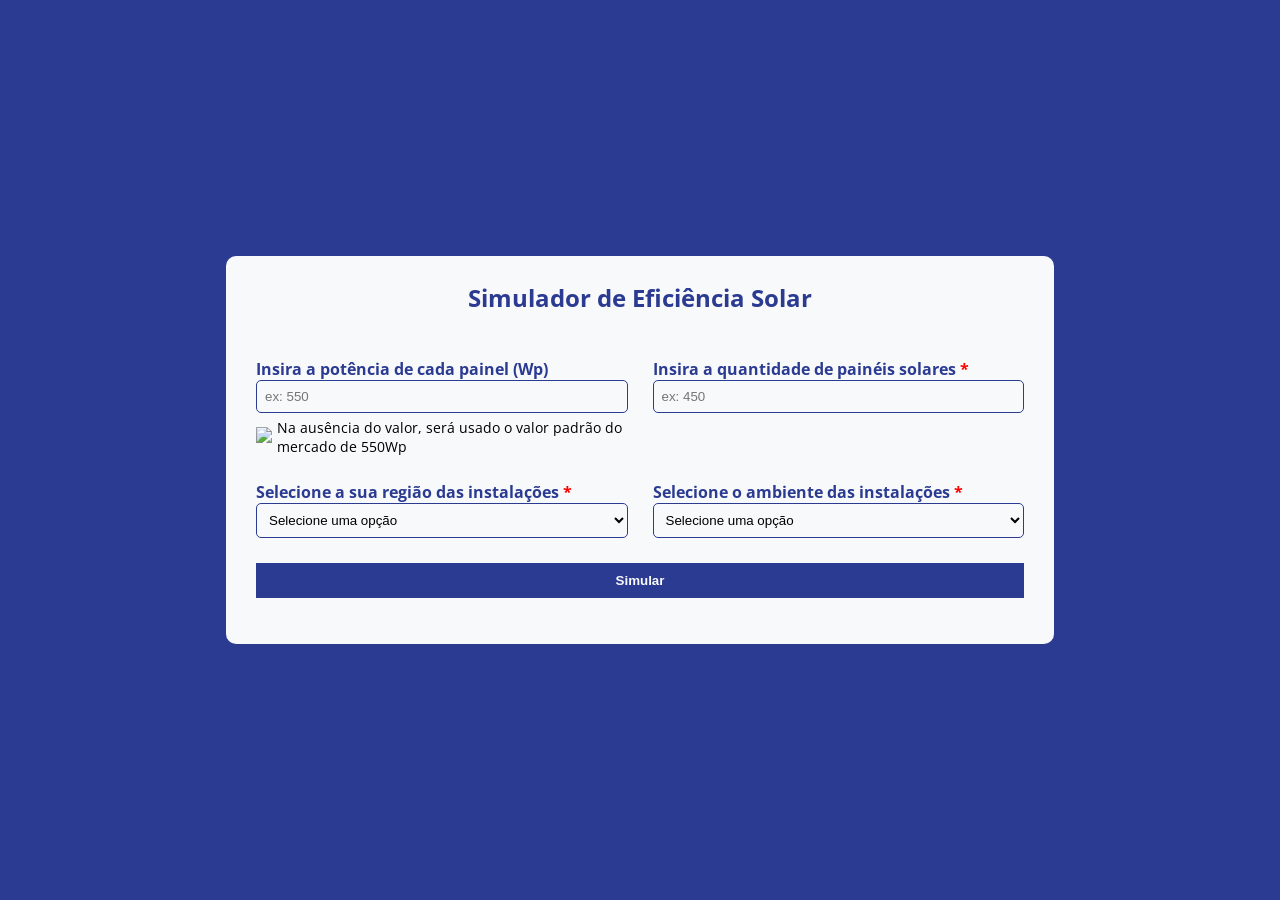
==== frontend/simulador.html @ 4e567f4c "Alterando nome para pasta das páginas HTML" ====
<!doctype html>
<html lang="pt-BR">
  <head>
    <meta charset="UTF-8" />
    <meta name="viewport" content="width=device-width, initial-scale=1.0" />
    <title>Simulador Financeiro</title>
    <link rel="stylesheet" href="simulador.css" />
    <script src="simulador.js" defer></script>
  </head>

  <body>
    <main>
      <div class="card">
        <h2>Simulador de Eficiência <span>Solar</span></h2>
        <div class="content">
          <div class="field">
            <label>Insira a potência de cada painel (Wp)</label>
            <input
              type="number"
              id="ipt_potencia_painel"
              placeholder="ex: 550"
            />
            <span id="info">
              <a href=""><img src="assets/info.svg" /></a>
              Na ausência do valor, será usado o valor padrão do mercado de
              550Wp
            </span>
          </div>
          <div class="field">
            <label>Insira a quantidade de painéis solares <span>*</span></label>
            <input type="number" id="ipt_qtd_painel" placeholder="ex: 450" />
          </div>
          <div class="field">
            <label>Selecione a sua região das instalações <span>*</span></label>
            <select id="slt_regiao">
              <option value="" selected disabled>Selecione uma opção</option>
              <option value="norte">Norte</option>
              <option value="nordeste">Nordeste</option>
              <option value="centroOeste">Centro oeste</option>
              <option value="sudeste">Sudeste</option>
              <option value="sul">Sul</option>
            </select>
          </div>
          <div class="field">
            <label>Selecione o ambiente das instalações <span>*</span></label>
            <select id="slt_ambiente">
              <option value="" selected disabled>Selecione uma opção</option>
              <option value="rural">Área Rural - Isolada</option>
              <option value="rodovia">Próximo de Rodovias ou Indústrias</option>
              <option value="urbanoBaixa">
                Zona Urbana de Baixa Densidade
              </option>
              <option value="urbanoAlta">
                Zona Urbana de Alta Densidade / Industrial
              </option>
            </select>
          </div>
        </div>

        <button onclick="simular()">Simular</button>

        <div id="divResult">
          <p id="pMessage"></p>
        </div>
      </div>
    </main>
  </body>
</html>
---- frontend/simulador.css ----
@import url('https://fonts.googleapis.com/css2?family=League+Spartan:wght@100..900&family=Open+Sans:ital,wght@0,300..800;1,300..800&display=swap');

:root {
  --branco: #F8F9FA;
  --preto: #000000;
  --azul-primaria: #2B3B92;
  --amarelo-secundaria: #FFD700;
  --preto-suporte: #1C1C1C;
  /* --cinza-suporte: #363636; */
}

body {
  padding: 0;
  margin: 0;
  font-family: "Open Sans", sans-serif;
  background-color: var(--azul-primaria);
}

main {
  display: flex;
  height: 100vh;
  justify-content: center;
  align-items: center;
}

h2 {
  text-align: center;
  gap: 10px;
  color: var(--azul-primaria);
}

.card {
  display: flex;
  flex-direction: column;
  background-color: var(--branco);
  padding: 5px 30px;
  width: 60%;
  border-radius: 10px;
  /* box-shadow: 10px 10px 10px #808080; */
  gap: 25px;
}

.card .content {
  display: grid;
  grid-template-columns: 1fr 1fr;
  gap: 25px;
}

#info {
  display: flex;
  align-items: center;
  gap: 5px;
  margin-top: 5px;
  font-size: 14px;
}

#info img {
  width: 20px;
}

label {
  font-weight: bold;
  color: var(--azul-primaria);
}

label span {
  color: #ff0000;
}

input, select {
  padding: 8px;
  box-sizing: border-box;
  width: 100%;
  border-radius: 5px;
  border: solid 1px var(--azul-primaria);
  background-color: var(--branco);
}

button {
  background-color: var(--azul-primaria);
  color: var(--branco);
  padding: 10px;
  cursor: pointer;
  border: none;
  font-weight: bold;
}

.resultSimulation {
  display: flex;
  flex-direction: column;
  gap: 20px;
  border-radius: 5px;
}

.resultSimulation span {
  font-weight: bold;
} 

.resultSimulation .geracao {
  color: var(--azul-primaria);
}

.resultSimulation .perda {
  color: #ff0000;
}


#pMessage {
  color: #ff0000;
  text-align: center;
}

.resultHeader {
  display: flex;
  justify-content: center;
  gap: 10px;
}

.resultCard {
  display: flex;
  width: 100%;
  flex-direction: column;
  background-color: var(--azul-primaria);
  align-items: center;
  padding: 10px 5px;
  border-radius: 5px;
  color: var(--branco);
  font-weight: bold;
  font-size: 16px;
}
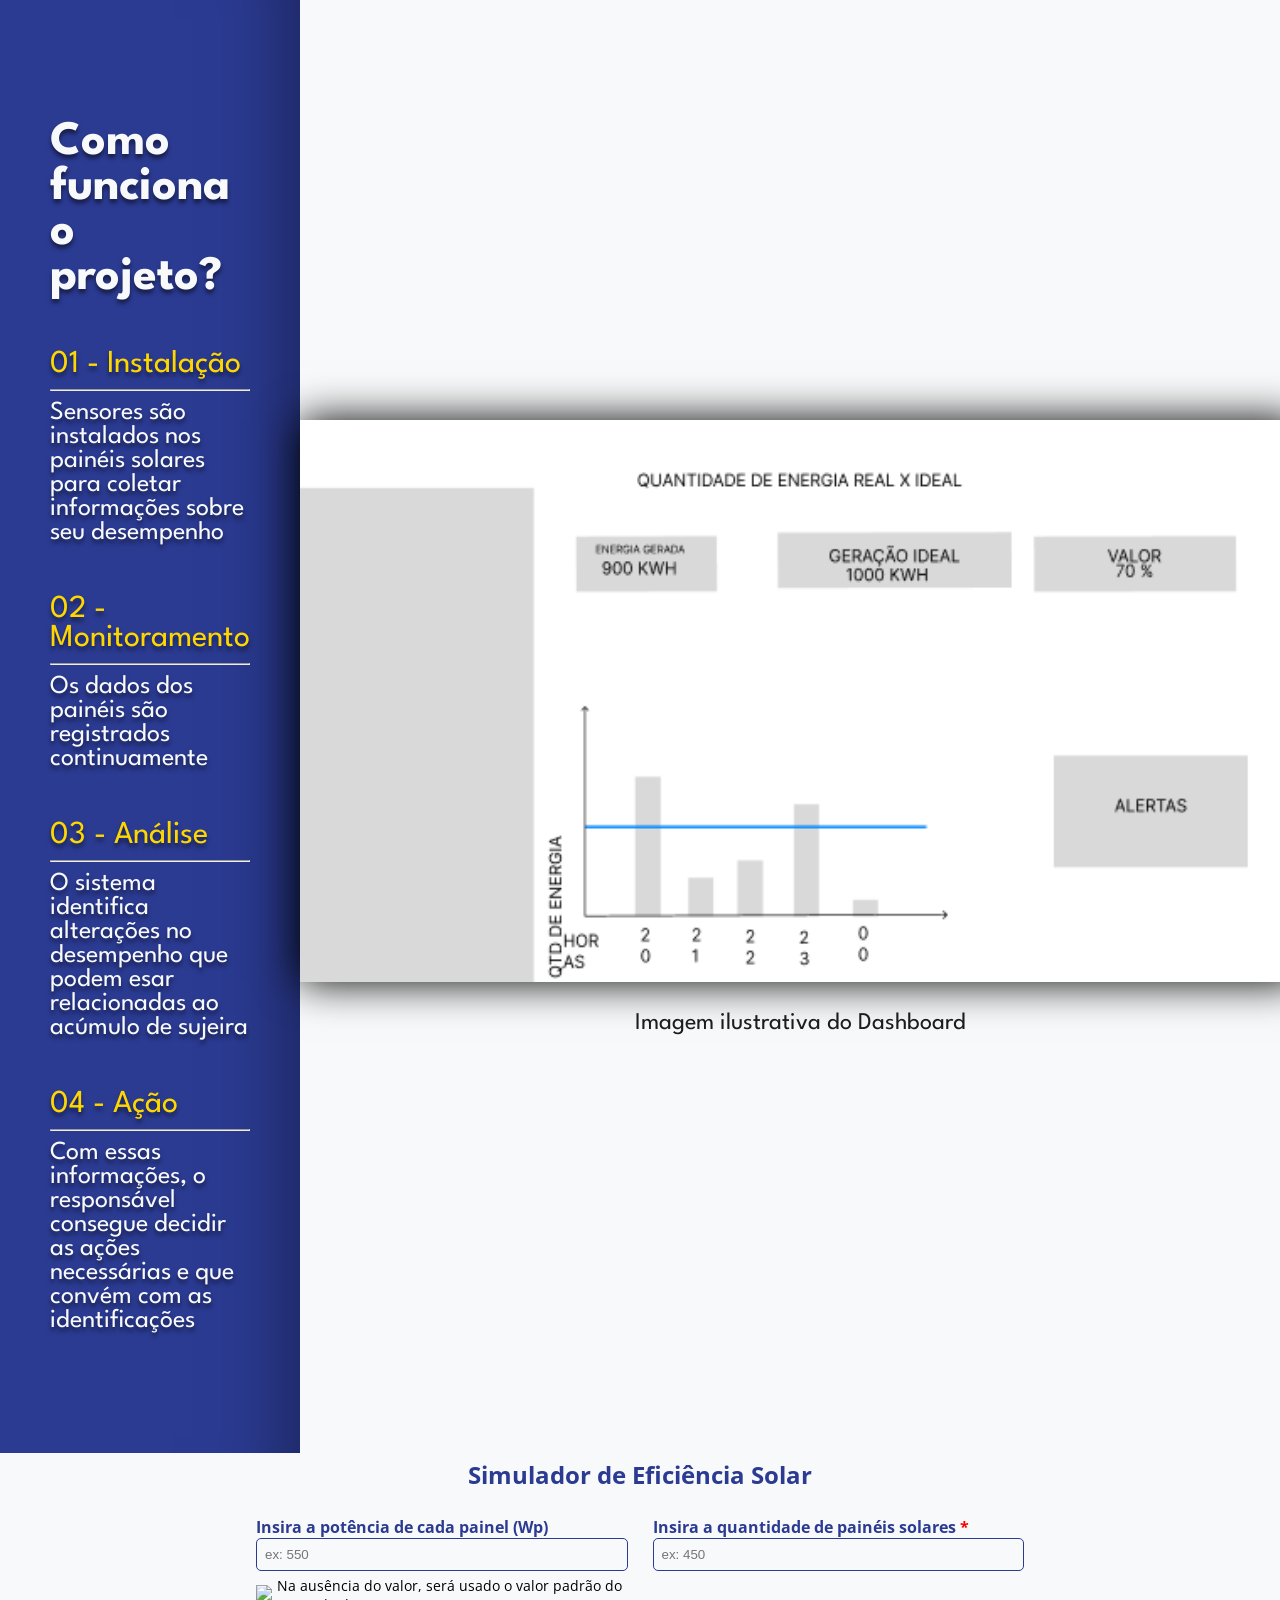
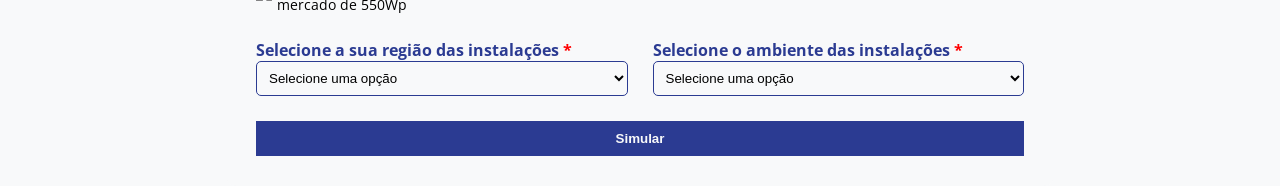
==== commit f21b1e51: "Criando seção de 'como funciona o projeto' no site institucional" ====
--- a/frontend/simulador.html
+++ b/frontend/simulador.html
@@ -1,68 +1,103 @@
 <!doctype html>
 <html lang="pt-BR">
-  <head>
-    <meta charset="UTF-8" />
-    <meta name="viewport" content="width=device-width, initial-scale=1.0" />
-    <title>Simulador Financeiro</title>
-    <link rel="stylesheet" href="simulador.css" />
-    <script src="simulador.js" defer></script>
-  </head>
 
-  <body>
-    <main>
-      <div class="card">
-        <h2>Simulador de Eficiência <span>Solar</span></h2>
-        <div class="content">
-          <div class="field">
-            <label>Insira a potência de cada painel (Wp)</label>
-            <input
-              type="number"
-              id="ipt_potencia_painel"
-              placeholder="ex: 550"
-            />
-            <span id="info">
-              <a href=""><img src="assets/info.svg" /></a>
-              Na ausência do valor, será usado o valor padrão do mercado de
-              550Wp
-            </span>
-          </div>
-          <div class="field">
-            <label>Insira a quantidade de painéis solares <span>*</span></label>
-            <input type="number" id="ipt_qtd_painel" placeholder="ex: 450" />
-          </div>
-          <div class="field">
-            <label>Selecione a sua região das instalações <span>*</span></label>
-            <select id="slt_regiao">
-              <option value="" selected disabled>Selecione uma opção</option>
-              <option value="norte">Norte</option>
-              <option value="nordeste">Nordeste</option>
-              <option value="centroOeste">Centro oeste</option>
-              <option value="sudeste">Sudeste</option>
-              <option value="sul">Sul</option>
-            </select>
-          </div>
-          <div class="field">
-            <label>Selecione o ambiente das instalações <span>*</span></label>
-            <select id="slt_ambiente">
-              <option value="" selected disabled>Selecione uma opção</option>
-              <option value="rural">Área Rural - Isolada</option>
-              <option value="rodovia">Próximo de Rodovias ou Indústrias</option>
-              <option value="urbanoBaixa">
-                Zona Urbana de Baixa Densidade
-              </option>
-              <option value="urbanoAlta">
-                Zona Urbana de Alta Densidade / Industrial
-              </option>
-            </select>
-          </div>
+<head>
+  <meta charset="UTF-8" />
+  <meta name="viewport" content="width=device-width, initial-scale=1.0" />
+  <title>Cellara - Site Institucional</title>
+  <link rel="stylesheet" href="simulador.css" />
+  <script src="simulador.js" defer></script>
+</head>
+
+<body>
+  <header>
+
+  </header>
+  <main>
+    <div id="secao-como-funciona">
+      <div class="corte-lateral-esquerdo">
+        <div class="titulo">
+          <h2>Como funciona o projeto?</h2>
         </div>
-
-        <button onclick="simular()">Simular</button>
-
-        <div id="divResult">
-          <p id="pMessage"></p>
+        <div class="topico">
+          <h3>01 - Instalação</h3>
+          <hr>
+          <p>Sensores são instalados nos painéis solares para coletar informações sobre seu desempenho</p>
+        </div>
+        <div class="topico">
+          <h3>02 - Monitoramento</h3>
+          <hr>
+          <p>Os dados dos painéis são registrados continuamente</p>
+        </div>
+        <div class="topico">
+          <h3>03 - Análise</h3>
+          <hr>
+          <p>O sistema identifica alterações no desempenho que podem esar relacionadas ao acúmulo de sujeira</p>
+        </div>
+        <div class="topico">
+          <h3>04 - Ação</h3>
+          <hr>
+          <p>Com essas informações, o responsável consegue decidir as ações necessárias e que convém com as identificações</p>
         </div>
       </div>
-    </main>
-  </body>
+      <div class="espaco-direito">
+        <img id="dashboard-ilustrativo" src="dashboard_ilustrativo.png">
+        <h4 class="legenda">Imagem ilustrativa do Dashboard</h4>
+      </div>
+    </div>
+    <div class="card-simulador">
+      <h2>Simulador de Eficiência <span>Solar</span></h2>
+      <div class="content">
+        <div class="field">
+          <label>Insira a potência de cada painel (Wp)</label>
+          <input type="number" id="ipt_potencia_painel" placeholder="ex: 550" />
+          <span id="info">
+            <a href=""><img src="assets/info.svg" /></a>
+            Na ausência do valor, será usado o valor padrão do mercado de
+            550Wp
+          </span>
+        </div>
+        <div class="field">
+          <label>Insira a quantidade de painéis solares <span>*</span></label>
+          <input type="number" id="ipt_qtd_painel" placeholder="ex: 450" />
+        </div>
+        <div class="field">
+          <label>Selecione a sua região das instalações <span>*</span></label>
+          <select id="slt_regiao">
+            <option value="" selected disabled>Selecione uma opção</option>
+            <option value="norte">Norte</option>
+            <option value="nordeste">Nordeste</option>
+            <option value="centroOeste">Centro oeste</option>
+            <option value="sudeste">Sudeste</option>
+            <option value="sul">Sul</option>
+          </select>
+        </div>
+        <div class="field">
+          <label>Selecione o ambiente das instalações <span>*</span></label>
+          <select id="slt_ambiente">
+            <option value="" selected disabled>Selecione uma opção</option>
+            <option value="rural">Área Rural - Isolada</option>
+            <option value="rodovia">Próximo de Rodovias ou Indústrias</option>
+            <option value="urbanoBaixa">
+              Zona Urbana de Baixa Densidade
+            </option>
+            <option value="urbanoAlta">
+              Zona Urbana de Alta Densidade / Industrial
+            </option>
+          </select>
+        </div>
+      </div>
+
+      <button onclick="simular()">Simular</button>
+
+      <div id="divResult">
+        <p id="pMessage"></p>
+      </div>
+    </div>
+  </main>
+  <footer>
+
+  </footer>
+</body>
+
 </html>
--- a/frontend/simulador.css
+++ b/frontend/simulador.css
@@ -1,4 +1,8 @@
 @import url('https://fonts.googleapis.com/css2?family=League+Spartan:wght@100..900&family=Open+Sans:ital,wght@0,300..800;1,300..800&display=swap');
+
+* {
+  margin: 0;
+}
 
 :root {
   --branco: #F8F9FA;
@@ -13,14 +17,15 @@
   padding: 0;
   margin: 0;
   font-family: "Open Sans", sans-serif;
-  background-color: var(--azul-primaria);
+  background-color: var(--branco);
 }
 
 main {
   display: flex;
-  height: 100vh;
-  justify-content: center;
-  align-items: center;
+  width: 100%;
+  justify-content: center;
+  align-items: center;
+  flex-direction: column;
 }
 
 h2 {
@@ -29,7 +34,7 @@
   color: var(--azul-primaria);
 }
 
-.card {
+.card-simulador {
   display: flex;
   flex-direction: column;
   background-color: var(--branco);
@@ -40,7 +45,7 @@
   gap: 25px;
 }
 
-.card .content {
+.card-simulador .content {
   display: grid;
   grid-template-columns: 1fr 1fr;
   gap: 25px;
@@ -127,4 +132,102 @@
   color: var(--branco);
   font-weight: bold;
   font-size: 16px;
+}
+
+#secao-como-funciona {
+  display: flex;
+  flex-direction: row;
+  justify-content: space-between;
+
+  width: 100%;
+}
+
+.corte-lateral-esquerdo {
+  display: flex;
+  flex-direction: column;
+  justify-content: center;
+
+  width: 712px;
+  height: inherit;
+  padding: 120px 50px;
+  row-gap: 50px;
+
+  background-color: var(--azul-primaria);
+  box-shadow: inset -90px 0 90px -90px rgba(0, 0, 0, 0.5);
+}
+
+.titulo {
+  display: flex;
+  flex-direction: row;
+  justify-content: center;
+
+  width: 100%;
+}
+
+.titulo h2 {
+  width: 100%;
+  
+  color: var(--branco);
+  text-align: left;
+  font-family: "League Spartan";
+  font-size: 48px;
+
+  text-shadow: 0 4px 4px rgba(0, 0, 0, 0.5);
+}
+
+.topico {
+  display: flex;
+  flex-direction: column;
+  justify-content: center;
+
+  row-gap: 10px;
+}
+
+.topico h3 {
+  width: 100%;
+  
+  text-align: left;
+  color: var(--amarelo-secundaria);
+  font-family: "League Spartan";
+  font-weight: normal;
+  font-size: 32px;
+
+  text-shadow: 0 4px 4px rgba(0, 0, 0, 0.5);
+}
+
+.topico p {
+  width: 100%;
+  
+  color: var(--branco);
+  text-align: left;
+  font-family: "League Spartan";
+  font-weight: normal;
+  font-size: 26px;
+
+  text-shadow: 0 4px 4px rgba(0, 0, 0, 0.5);
+}
+
+.espaco-direito {
+  display: flex;
+  flex-direction: column;
+  justify-content: center;
+  align-items: center;
+  row-gap: 30px;
+
+  width: 100%;
+  height: inherit;
+}
+
+#dashboard-ilustrativo {
+  width: 1000px;
+  height: 562px;
+
+  box-shadow: 0 0 40px rgba(0, 0, 0, 1);
+}
+
+.legenda {
+  font-size: 24px;
+  color: var(--preto-suporte);
+  font-family: "League Spartan";
+  font-weight: normal;
 }
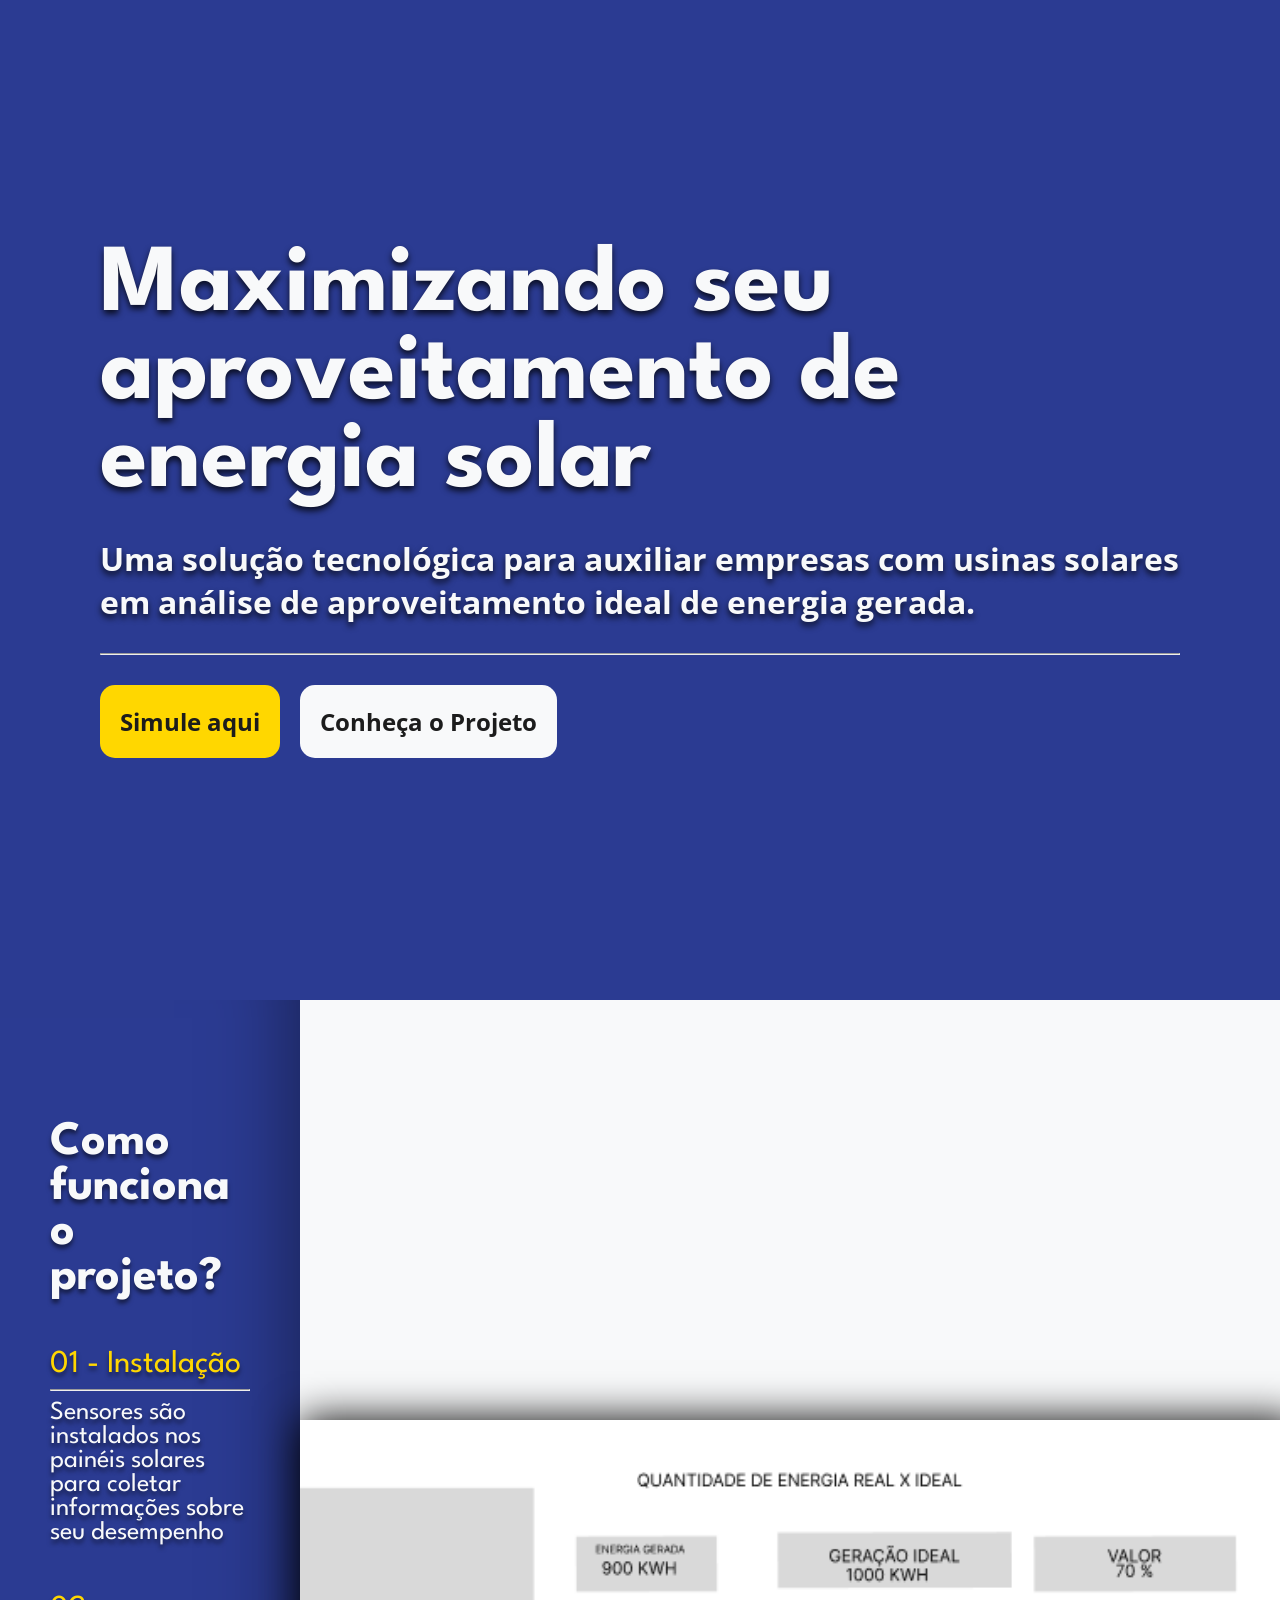
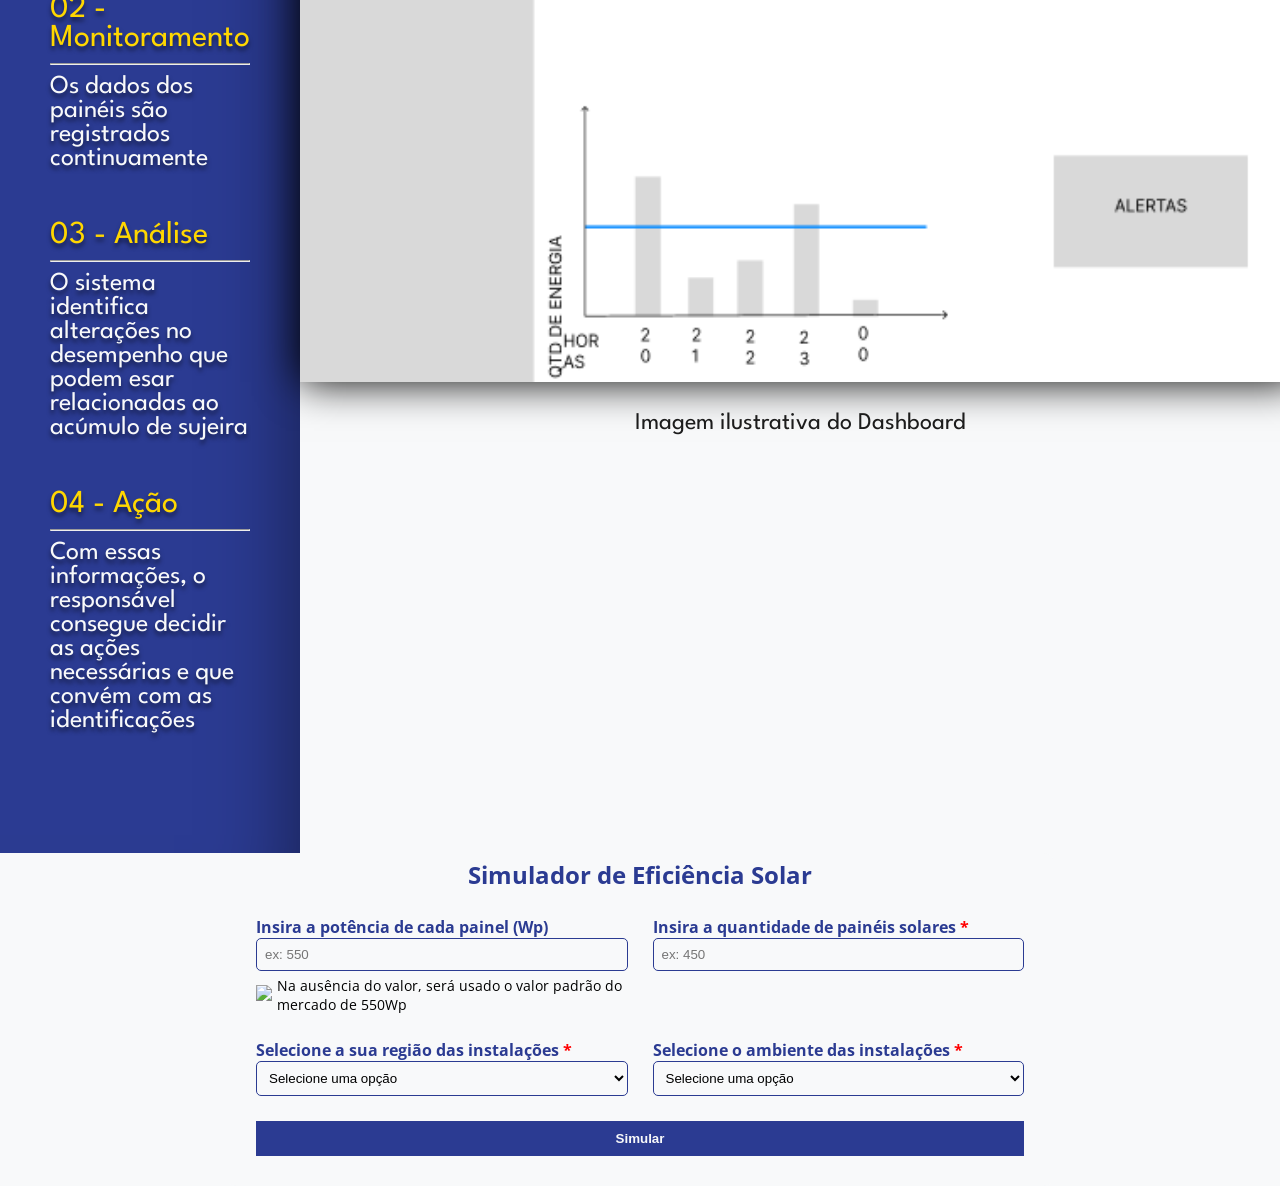
==== commit ee29da51: "Adicionando a estrutura HTML da seção Hero e ajustando a sua respectiva estilização." ====
--- a/frontend/simulador.html
+++ b/frontend/simulador.html
@@ -14,6 +14,24 @@
 
   </header>
   <main>
+
+    <div id="secao_hero">
+      <div class="principal">
+        <h1 id="titulo-hero">Maximizando seu aproveitamento de energia solar</h1>
+        <p id="paragrafo-hero">Uma solução tecnológica para auxiliar empresas com usinas solares em análise de aproveitamento ideal de
+          energia gerada.</p>
+        <hr>
+
+        <div class="botoes">
+          <button id="btn-simular">Simule aqui</button>
+
+          <button id="btn-conheca">Conheça o Projeto</button>
+        </div>
+
+      </div>
+    </div>
+
+
     <div id="secao-como-funciona">
       <div class="corte-lateral-esquerdo">
         <div class="titulo">
@@ -37,7 +55,8 @@
         <div class="topico">
           <h3>04 - Ação</h3>
           <hr>
-          <p>Com essas informações, o responsável consegue decidir as ações necessárias e que convém com as identificações</p>
+          <p>Com essas informações, o responsável consegue decidir as ações necessárias e que convém com as
+            identificações</p>
         </div>
       </div>
       <div class="espaco-direito">
--- a/frontend/simulador.css
+++ b/frontend/simulador.css
@@ -72,7 +72,8 @@
   color: #ff0000;
 }
 
-input, select {
+input,
+select {
   padding: 8px;
   box-sizing: border-box;
   width: 100%;
@@ -99,7 +100,7 @@
 
 .resultSimulation span {
   font-weight: bold;
-} 
+}
 
 .resultSimulation .geracao {
   color: var(--azul-primaria);
@@ -132,6 +133,74 @@
   color: var(--branco);
   font-weight: bold;
   font-size: 16px;
+}
+
+
+
+#secao_hero {
+  display: flex;
+  flex-direction: row;
+  width: 100%;
+  height: 1000px;
+  align-items: center;
+  background-color: var(--azul-primaria);
+}
+
+.principal {
+  display: flex;
+  flex-direction: column;
+  width: 100%;
+  row-gap: 30px;
+  padding: 0px 100px;
+}
+
+.botoes {
+  display: flex;
+  flex-direction: row;
+  gap: 20px;
+}
+
+#titulo-hero {
+  display: flex;
+  width: 100%;
+  font-family: "League Spartan";
+  font-size: 96px;
+  font-weight: bold;
+  color: var(--branco);
+  text-shadow: 0px 4px 6.5px rgba(0, 0, 0, 0.77);
+}
+
+#paragrafo-hero {
+  display: flex;
+  width: 100%;
+  font-family: "Open Sans", sans-serif;
+  font-size: 32px;
+  font-weight: bold;
+  color: var(--branco);
+  text-shadow: 0px 4px 6.5px rgba(0, 0, 0, 0.77);
+}
+
+#btn-simular {
+  display: flex;
+  font-family: "Open Sans", sans-serif;
+  font-size: 24px;
+  font-weight: bold;
+  background-color: var(--amarelo-secundaria);
+  padding: 20px;
+  border-radius: 15px;
+  color: var(--preto-suporte);
+}
+
+#btn-conheca {
+  display: flex;
+  background-color: var(--branco);
+  padding: 20px;
+  font-family: "Open Sans", sans-serif;
+  font-size: 24px;
+  font-weight: bold;
+  color: var(--preto-suporte);
+  justify-content: center;
+  border-radius: 15px;
 }
 
 #secao-como-funciona {
@@ -166,7 +235,7 @@
 
 .titulo h2 {
   width: 100%;
-  
+
   color: var(--branco);
   text-align: left;
   font-family: "League Spartan";
@@ -185,7 +254,7 @@
 
 .topico h3 {
   width: 100%;
-  
+
   text-align: left;
   color: var(--amarelo-secundaria);
   font-family: "League Spartan";
@@ -197,7 +266,7 @@
 
 .topico p {
   width: 100%;
-  
+
   color: var(--branco);
   text-align: left;
   font-family: "League Spartan";
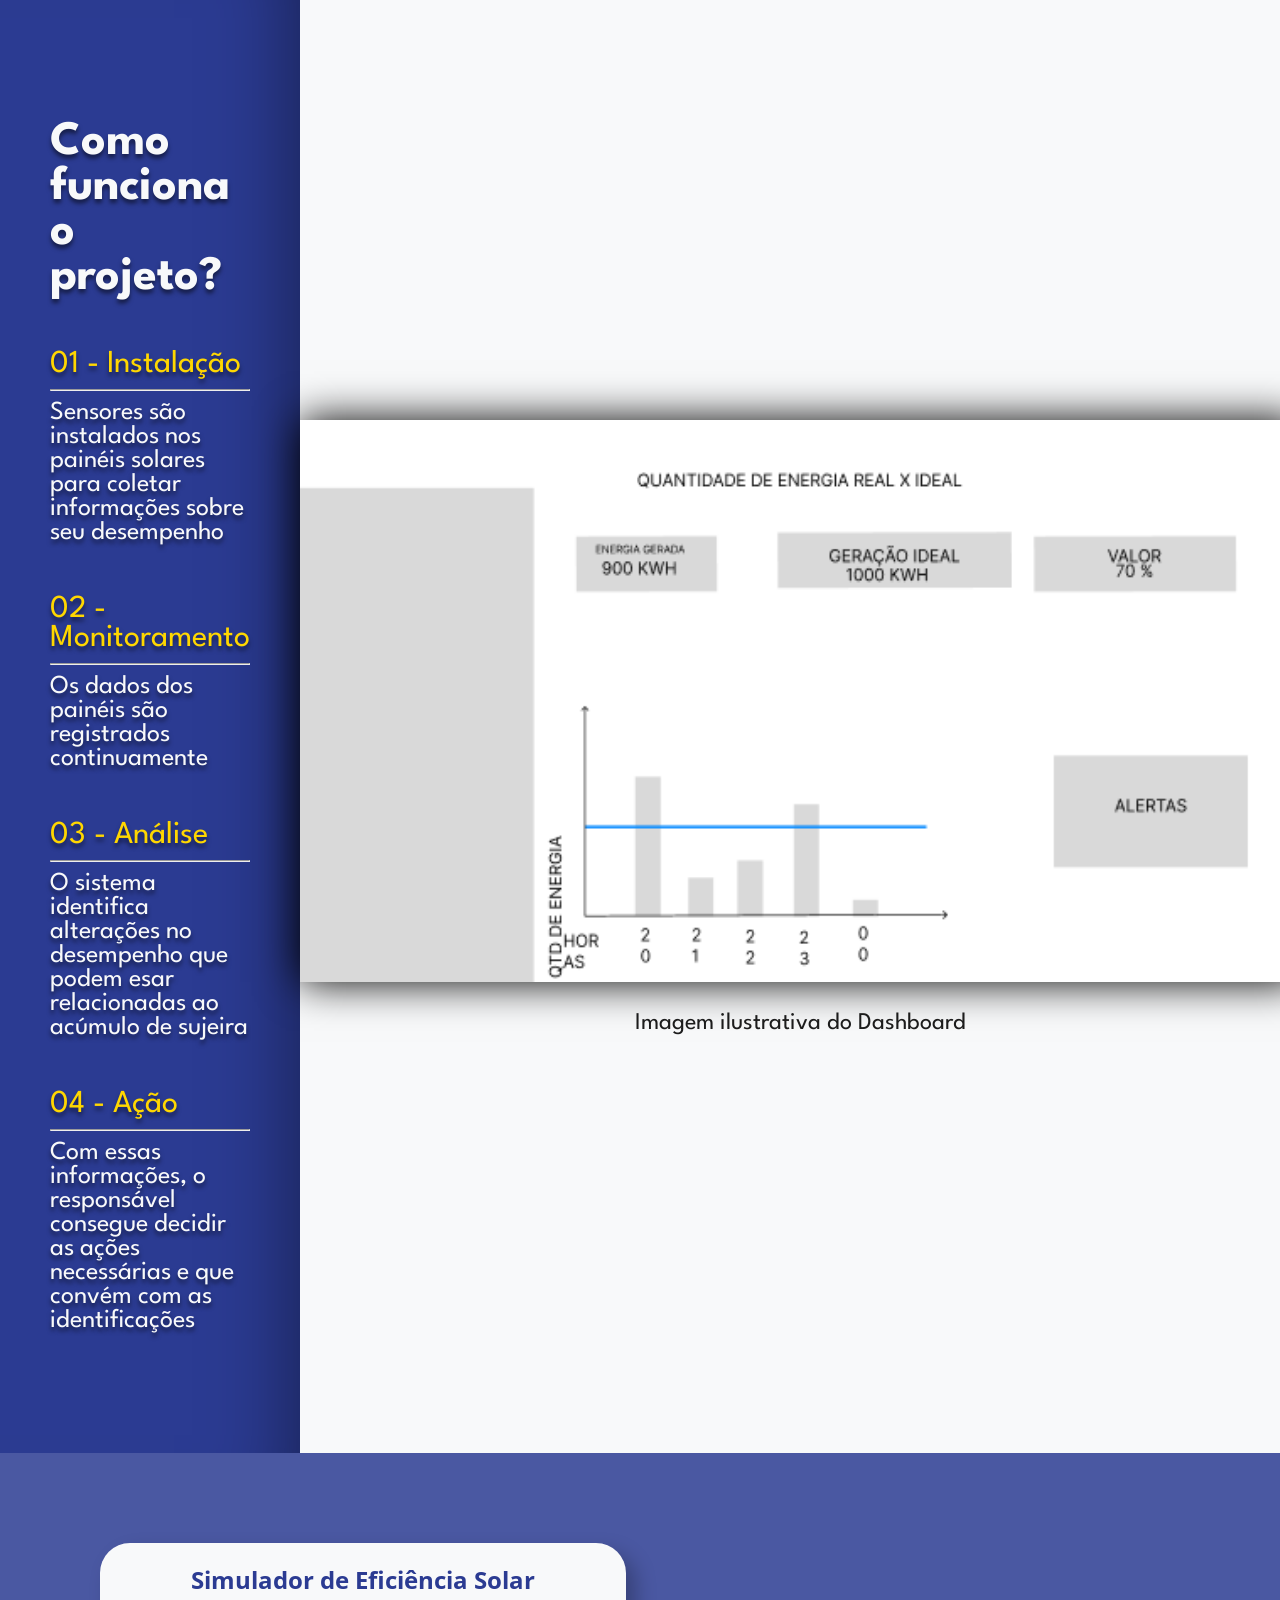
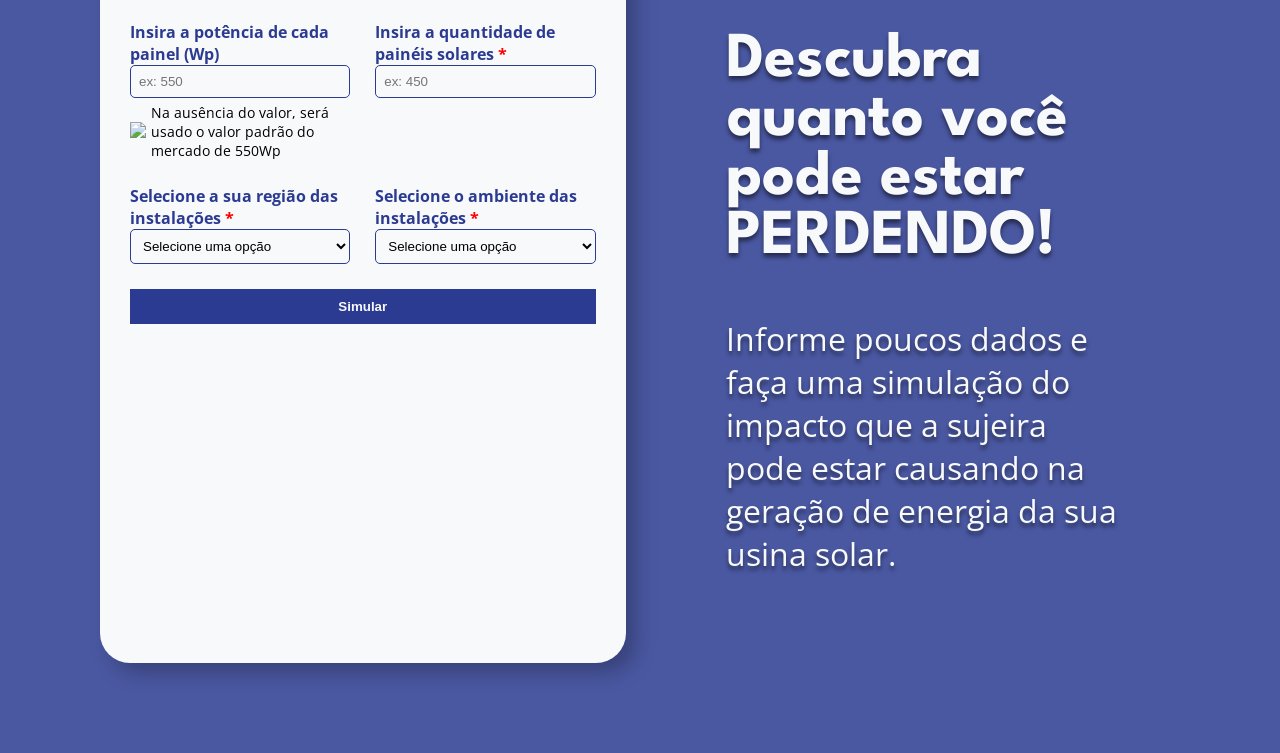
==== commit 60b4584c: "Alterando estilo do simulador financeiro no site institucional" ====
--- a/frontend/simulador.html
+++ b/frontend/simulador.html
@@ -14,24 +14,6 @@
 
   </header>
   <main>
-
-    <div id="secao_hero">
-      <div class="principal">
-        <h1 id="titulo-hero">Maximizando seu aproveitamento de energia solar</h1>
-        <p id="paragrafo-hero">Uma solução tecnológica para auxiliar empresas com usinas solares em análise de aproveitamento ideal de
-          energia gerada.</p>
-        <hr>
-
-        <div class="botoes">
-          <button id="btn-simular">Simule aqui</button>
-
-          <button id="btn-conheca">Conheça o Projeto</button>
-        </div>
-
-      </div>
-    </div>
-
-
     <div id="secao-como-funciona">
       <div class="corte-lateral-esquerdo">
         <div class="titulo">
@@ -64,53 +46,60 @@
         <h4 class="legenda">Imagem ilustrativa do Dashboard</h4>
       </div>
     </div>
-    <div class="card-simulador">
-      <h2>Simulador de Eficiência <span>Solar</span></h2>
-      <div class="content">
-        <div class="field">
-          <label>Insira a potência de cada painel (Wp)</label>
-          <input type="number" id="ipt_potencia_painel" placeholder="ex: 550" />
-          <span id="info">
-            <a href=""><img src="assets/info.svg" /></a>
-            Na ausência do valor, será usado o valor padrão do mercado de
-            550Wp
-          </span>
+    <div id="secao-simulador">
+      <div class="card-simulador">
+        <h2>Simulador de Eficiência <span>Solar</span></h2>
+        <div class="content">
+          <div class="field">
+            <label>Insira a potência de cada painel (Wp)</label>
+            <input type="number" id="ipt_potencia_painel" placeholder="ex: 550" />
+            <span id="info">
+              <a href=""><img src="assets/info.svg" /></a>
+              Na ausência do valor, será usado o valor padrão do mercado de
+              550Wp
+            </span>
+          </div>
+          <div class="field">
+            <label>Insira a quantidade de painéis solares <span>*</span></label>
+            <input type="number" id="ipt_qtd_painel" placeholder="ex: 450" />
+          </div>
+          <div class="field">
+            <label>Selecione a sua região das instalações <span>*</span></label>
+            <select id="slt_regiao">
+              <option value="" selected disabled>Selecione uma opção</option>
+              <option value="norte">Norte</option>
+              <option value="nordeste">Nordeste</option>
+              <option value="centroOeste">Centro oeste</option>
+              <option value="sudeste">Sudeste</option>
+              <option value="sul">Sul</option>
+            </select>
+          </div>
+          <div class="field">
+            <label>Selecione o ambiente das instalações <span>*</span></label>
+            <select id="slt_ambiente">
+              <option value="" selected disabled>Selecione uma opção</option>
+              <option value="rural">Área Rural - Isolada</option>
+              <option value="rodovia">Próximo de Rodovias ou Indústrias</option>
+              <option value="urbanoBaixa">
+                Zona Urbana de Baixa Densidade
+              </option>
+              <option value="urbanoAlta">
+                Zona Urbana de Alta Densidade / Industrial
+              </option>
+            </select>
+          </div>
         </div>
-        <div class="field">
-          <label>Insira a quantidade de painéis solares <span>*</span></label>
-          <input type="number" id="ipt_qtd_painel" placeholder="ex: 450" />
-        </div>
-        <div class="field">
-          <label>Selecione a sua região das instalações <span>*</span></label>
-          <select id="slt_regiao">
-            <option value="" selected disabled>Selecione uma opção</option>
-            <option value="norte">Norte</option>
-            <option value="nordeste">Nordeste</option>
-            <option value="centroOeste">Centro oeste</option>
-            <option value="sudeste">Sudeste</option>
-            <option value="sul">Sul</option>
-          </select>
-        </div>
-        <div class="field">
-          <label>Selecione o ambiente das instalações <span>*</span></label>
-          <select id="slt_ambiente">
-            <option value="" selected disabled>Selecione uma opção</option>
-            <option value="rural">Área Rural - Isolada</option>
-            <option value="rodovia">Próximo de Rodovias ou Indústrias</option>
-            <option value="urbanoBaixa">
-              Zona Urbana de Baixa Densidade
-            </option>
-            <option value="urbanoAlta">
-              Zona Urbana de Alta Densidade / Industrial
-            </option>
-          </select>
+
+        <button onclick="simular()">Simular</button>
+
+        <div id="divResult">
+          <p id="pMessage"></p>
         </div>
       </div>
-
-      <button onclick="simular()">Simular</button>
-
-      <div id="divResult">
-        <p id="pMessage"></p>
+      <div class="explicacao-simulador">
+        <h1>Descubra quanto você pode estar PERDENDO!</h1>
+        <p class="texto-grande">Informe poucos dados e faça uma simulação do impacto que a sujeira pode estar causando na geração de energia
+          da sua usina solar.</p>
       </div>
     </div>
   </main>
--- a/frontend/simulador.css
+++ b/frontend/simulador.css
@@ -2,12 +2,16 @@
 
 * {
   margin: 0;
+  padding: 0;
+  box-sizing: border-box;
+  
 }
 
 :root {
   --branco: #F8F9FA;
   --preto: #000000;
   --azul-primaria: #2B3B92;
+  --azul-secundaria: #4A58A2;
   --amarelo-secundaria: #FFD700;
   --preto-suporte: #1C1C1C;
   /* --cinza-suporte: #363636; */
@@ -38,10 +42,11 @@
   display: flex;
   flex-direction: column;
   background-color: var(--branco);
-  padding: 5px 30px;
-  width: 60%;
-  border-radius: 10px;
-  /* box-shadow: 10px 10px 10px #808080; */
+  padding: 20px 30px;
+  width: 110%;
+  height: 80%;
+  border-radius: 30px;
+  box-shadow: 10px 10px 20px rgba(0,0,0,0.25);
   gap: 25px;
 }
 
@@ -72,8 +77,7 @@
   color: #ff0000;
 }
 
-input,
-select {
+input, select {
   padding: 8px;
   box-sizing: border-box;
   width: 100%;
@@ -100,7 +104,7 @@
 
 .resultSimulation span {
   font-weight: bold;
-}
+} 
 
 .resultSimulation .geracao {
   color: var(--azul-primaria);
@@ -133,74 +137,6 @@
   color: var(--branco);
   font-weight: bold;
   font-size: 16px;
-}
-
-
-
-#secao_hero {
-  display: flex;
-  flex-direction: row;
-  width: 100%;
-  height: 1000px;
-  align-items: center;
-  background-color: var(--azul-primaria);
-}
-
-.principal {
-  display: flex;
-  flex-direction: column;
-  width: 100%;
-  row-gap: 30px;
-  padding: 0px 100px;
-}
-
-.botoes {
-  display: flex;
-  flex-direction: row;
-  gap: 20px;
-}
-
-#titulo-hero {
-  display: flex;
-  width: 100%;
-  font-family: "League Spartan";
-  font-size: 96px;
-  font-weight: bold;
-  color: var(--branco);
-  text-shadow: 0px 4px 6.5px rgba(0, 0, 0, 0.77);
-}
-
-#paragrafo-hero {
-  display: flex;
-  width: 100%;
-  font-family: "Open Sans", sans-serif;
-  font-size: 32px;
-  font-weight: bold;
-  color: var(--branco);
-  text-shadow: 0px 4px 6.5px rgba(0, 0, 0, 0.77);
-}
-
-#btn-simular {
-  display: flex;
-  font-family: "Open Sans", sans-serif;
-  font-size: 24px;
-  font-weight: bold;
-  background-color: var(--amarelo-secundaria);
-  padding: 20px;
-  border-radius: 15px;
-  color: var(--preto-suporte);
-}
-
-#btn-conheca {
-  display: flex;
-  background-color: var(--branco);
-  padding: 20px;
-  font-family: "Open Sans", sans-serif;
-  font-size: 24px;
-  font-weight: bold;
-  color: var(--preto-suporte);
-  justify-content: center;
-  border-radius: 15px;
 }
 
 #secao-como-funciona {
@@ -235,7 +171,7 @@
 
 .titulo h2 {
   width: 100%;
-
+  
   color: var(--branco);
   text-align: left;
   font-family: "League Spartan";
@@ -244,6 +180,17 @@
   text-shadow: 0 4px 4px rgba(0, 0, 0, 0.5);
 }
 
+h1 {
+  width: 100%;
+  
+  color: var(--branco);
+  text-align: left;
+  font-family: "League Spartan";
+  font-size: 64px;
+
+  text-shadow: 0 4px 4px rgba(0, 0, 0, 0.5);
+}
+
 .topico {
   display: flex;
   flex-direction: column;
@@ -254,7 +201,7 @@
 
 .topico h3 {
   width: 100%;
-
+  
   text-align: left;
   color: var(--amarelo-secundaria);
   font-family: "League Spartan";
@@ -266,7 +213,7 @@
 
 .topico p {
   width: 100%;
-
+  
   color: var(--branco);
   text-align: left;
   font-family: "League Spartan";
@@ -299,4 +246,38 @@
   color: var(--preto-suporte);
   font-family: "League Spartan";
   font-weight: normal;
+}
+
+#secao-simulador {
+  display: flex;
+  flex-direction: row;
+  justify-content: space-between;
+  align-items: center;
+  column-gap: 50px;
+
+  width: 100%;
+  height: 900px;
+  padding: 0 100px;
+
+  background-color: var(--azul-secundaria);
+}
+
+.explicacao-simulador {
+  display: flex;
+  flex-direction: column;
+  justify-content: center;
+  align-items: center;
+  row-gap: 50px;
+
+  width: 100%;
+  height: inherit;
+
+  padding: 100px 50px;
+}
+
+.texto-grande {
+  font-size: 32px;
+  font-family: "Open Sans", sans-serif;
+  color: var(--branco);
+  text-shadow: 0 4px 4px rgba(0, 0, 0, 0.5);
 }
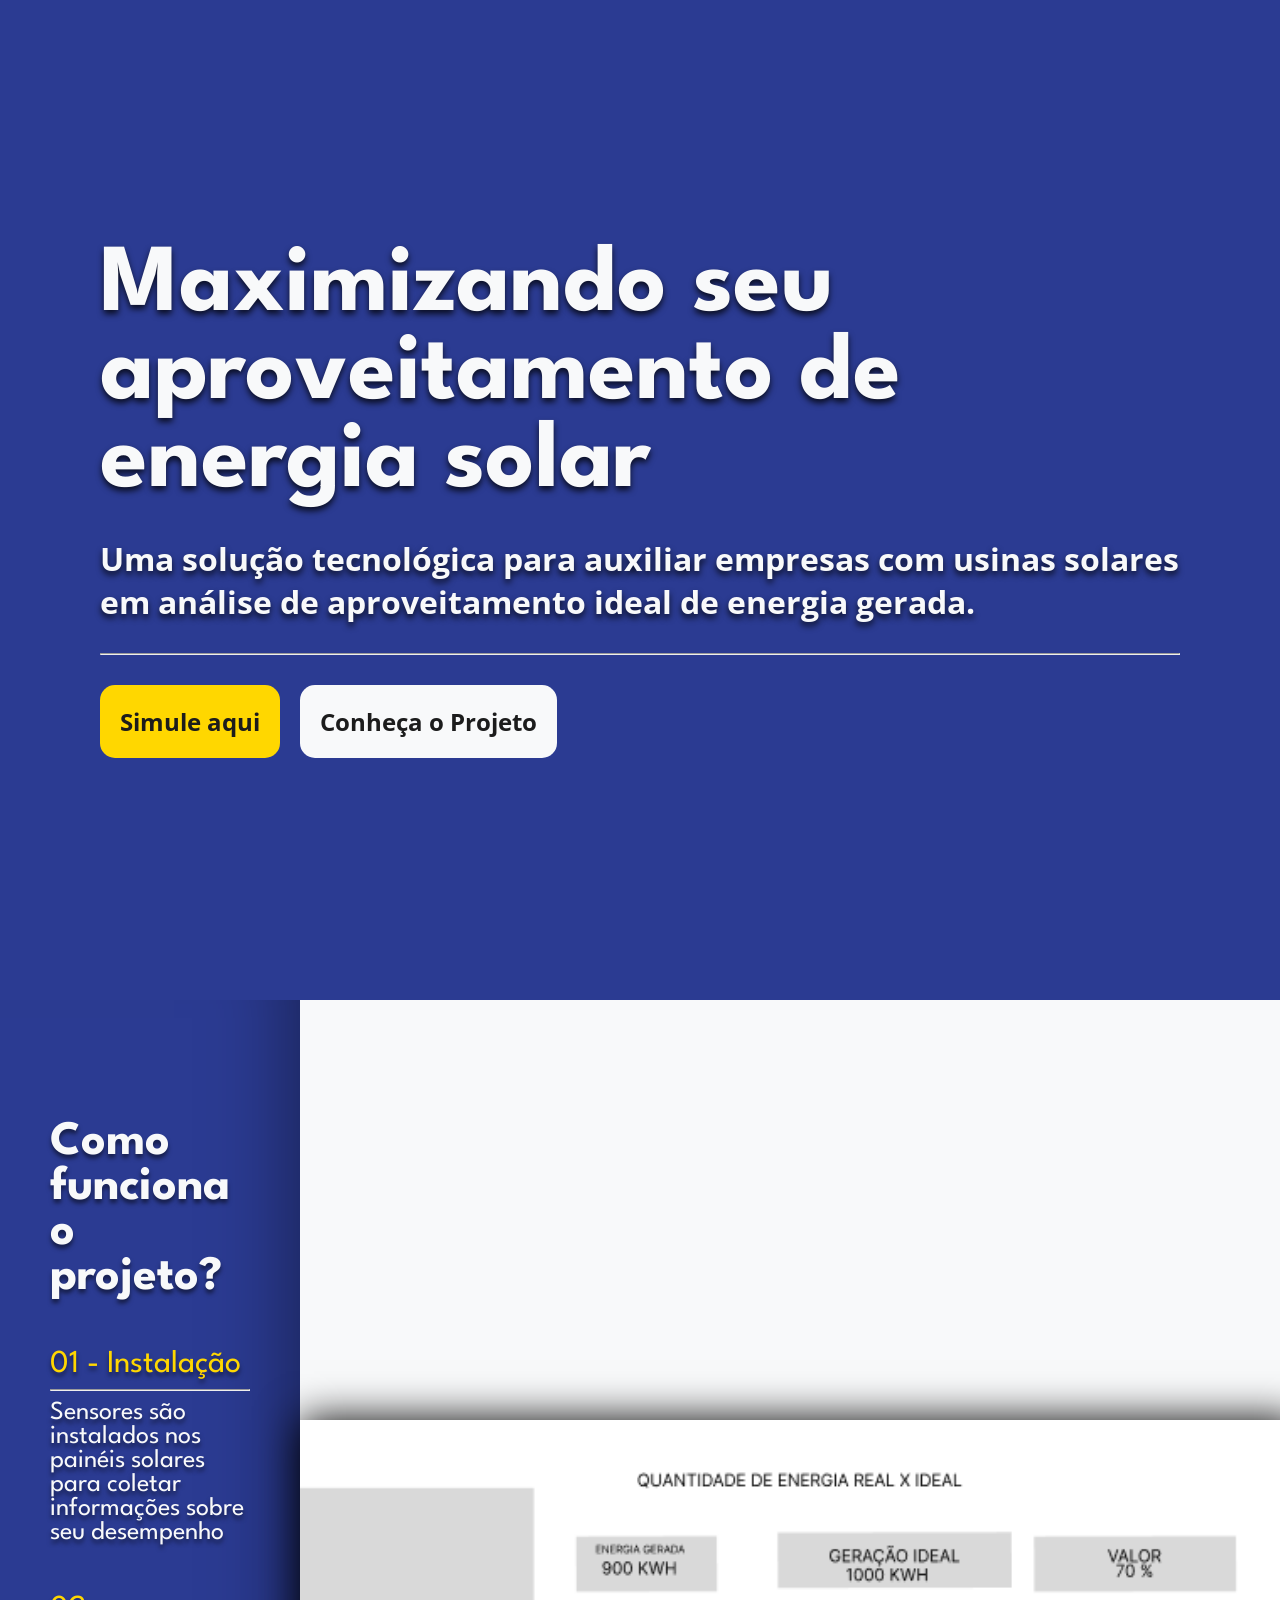
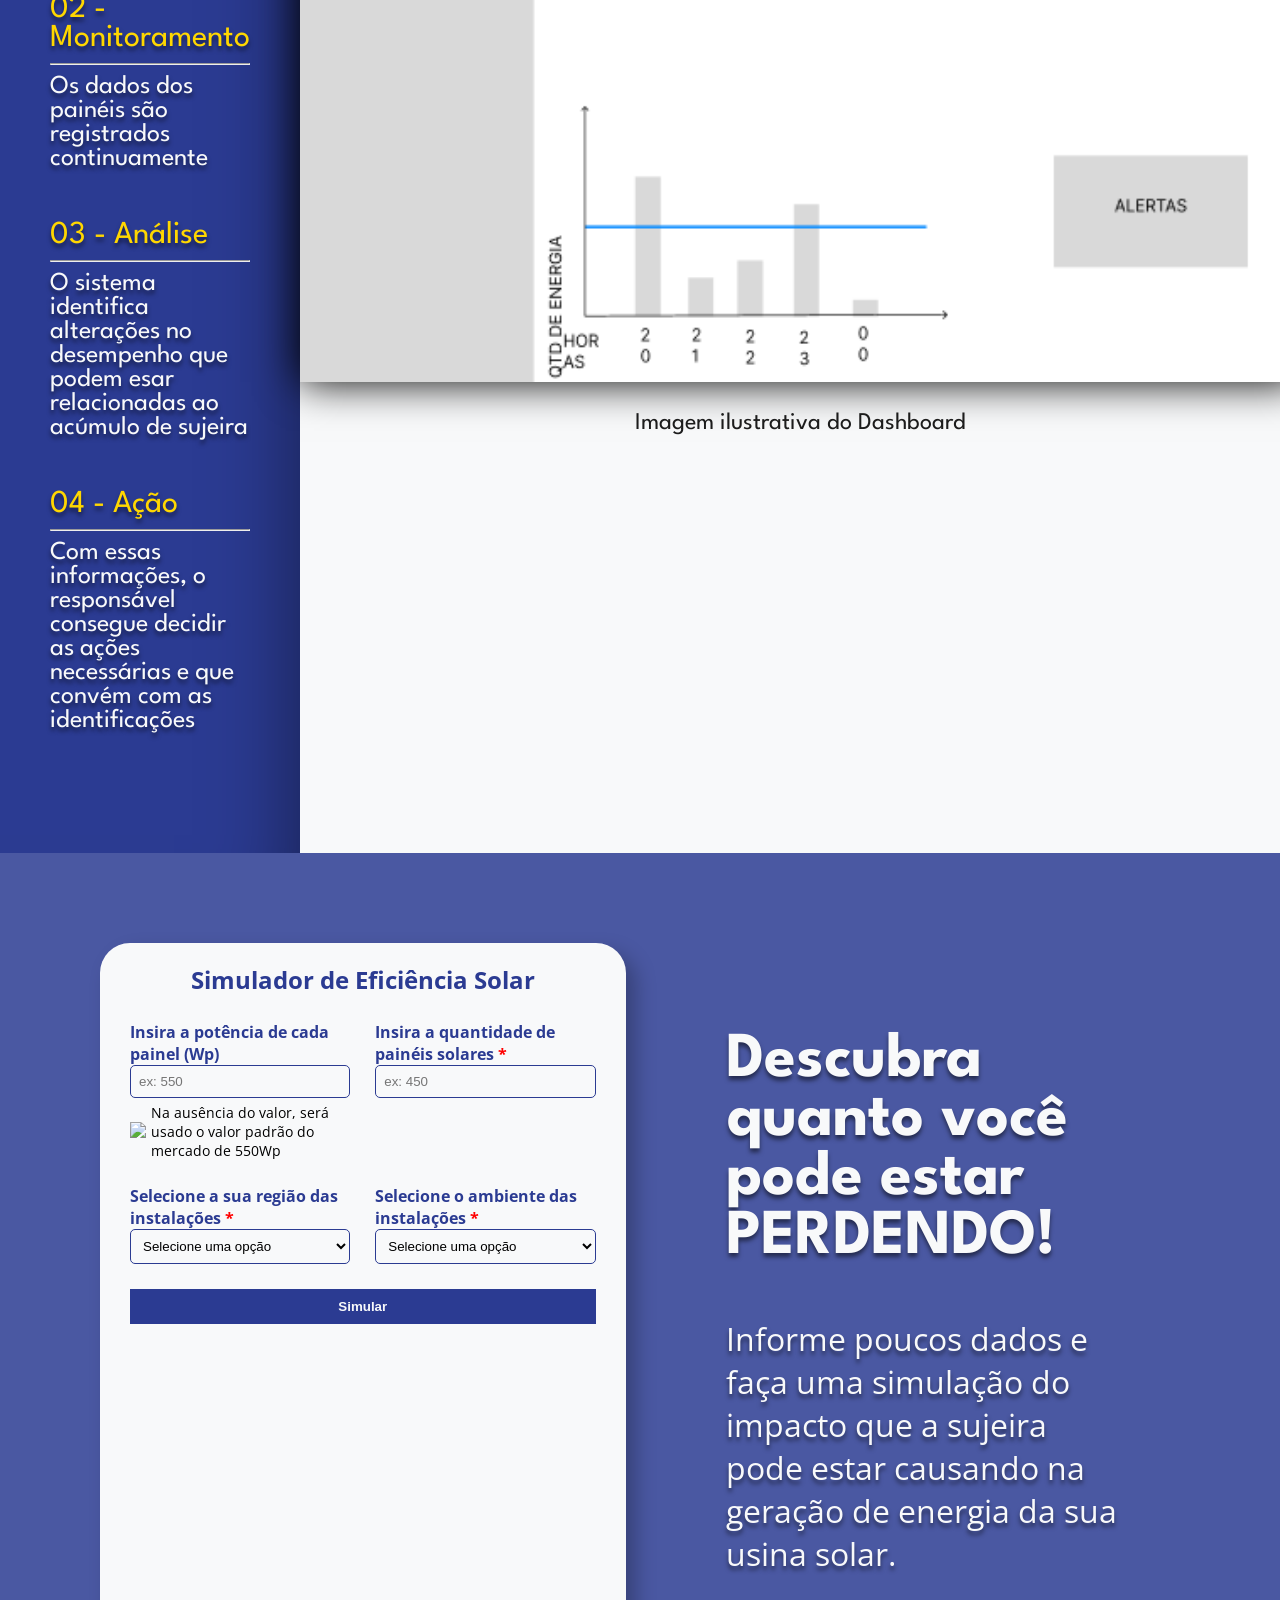
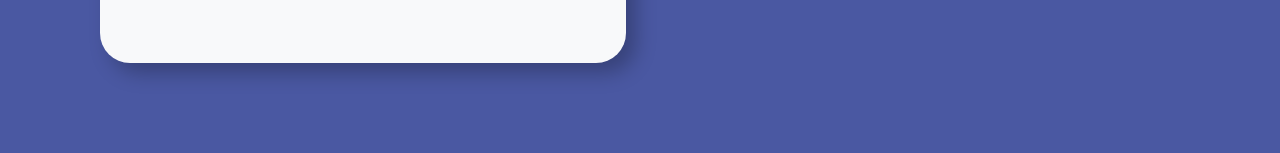
==== commit 782bfe7e: "Merge branch 'main' of https://github.com/Projeto-PI-Cellara/Cellara-PI" ====
--- a/frontend/simulador.html
+++ b/frontend/simulador.html
@@ -14,6 +14,24 @@
 
   </header>
   <main>
+
+    <div id="secao_hero">
+      <div class="principal">
+        <h1 id="titulo-hero">Maximizando seu aproveitamento de energia solar</h1>
+        <p id="paragrafo-hero">Uma solução tecnológica para auxiliar empresas com usinas solares em análise de aproveitamento ideal de
+          energia gerada.</p>
+        <hr>
+
+        <div class="botoes">
+          <button id="btn-simular">Simule aqui</button>
+
+          <button id="btn-conheca">Conheça o Projeto</button>
+        </div>
+
+      </div>
+    </div>
+
+
     <div id="secao-como-funciona">
       <div class="corte-lateral-esquerdo">
         <div class="titulo">
--- a/frontend/simulador.css
+++ b/frontend/simulador.css
@@ -77,7 +77,8 @@
   color: #ff0000;
 }
 
-input, select {
+input,
+select {
   padding: 8px;
   box-sizing: border-box;
   width: 100%;
@@ -104,7 +105,7 @@
 
 .resultSimulation span {
   font-weight: bold;
-} 
+}
 
 .resultSimulation .geracao {
   color: var(--azul-primaria);
@@ -137,6 +138,74 @@
   color: var(--branco);
   font-weight: bold;
   font-size: 16px;
+}
+
+
+
+#secao_hero {
+  display: flex;
+  flex-direction: row;
+  width: 100%;
+  height: 1000px;
+  align-items: center;
+  background-color: var(--azul-primaria);
+}
+
+.principal {
+  display: flex;
+  flex-direction: column;
+  width: 100%;
+  row-gap: 30px;
+  padding: 0px 100px;
+}
+
+.botoes {
+  display: flex;
+  flex-direction: row;
+  gap: 20px;
+}
+
+#titulo-hero {
+  display: flex;
+  width: 100%;
+  font-family: "League Spartan";
+  font-size: 96px;
+  font-weight: bold;
+  color: var(--branco);
+  text-shadow: 0px 4px 6.5px rgba(0, 0, 0, 0.77);
+}
+
+#paragrafo-hero {
+  display: flex;
+  width: 100%;
+  font-family: "Open Sans", sans-serif;
+  font-size: 32px;
+  font-weight: bold;
+  color: var(--branco);
+  text-shadow: 0px 4px 6.5px rgba(0, 0, 0, 0.77);
+}
+
+#btn-simular {
+  display: flex;
+  font-family: "Open Sans", sans-serif;
+  font-size: 24px;
+  font-weight: bold;
+  background-color: var(--amarelo-secundaria);
+  padding: 20px;
+  border-radius: 15px;
+  color: var(--preto-suporte);
+}
+
+#btn-conheca {
+  display: flex;
+  background-color: var(--branco);
+  padding: 20px;
+  font-family: "Open Sans", sans-serif;
+  font-size: 24px;
+  font-weight: bold;
+  color: var(--preto-suporte);
+  justify-content: center;
+  border-radius: 15px;
 }
 
 #secao-como-funciona {
@@ -171,21 +240,21 @@
 
 .titulo h2 {
   width: 100%;
+
+  color: var(--branco);
+  text-align: left;
+  font-family: "League Spartan";
+  font-size: 48px;
+
+  text-shadow: 0 4px 4px rgba(0, 0, 0, 0.5);
+}
+
+h1 {
+  width: 100%;
   
   color: var(--branco);
   text-align: left;
   font-family: "League Spartan";
-  font-size: 48px;
-
-  text-shadow: 0 4px 4px rgba(0, 0, 0, 0.5);
-}
-
-h1 {
-  width: 100%;
-  
-  color: var(--branco);
-  text-align: left;
-  font-family: "League Spartan";
   font-size: 64px;
 
   text-shadow: 0 4px 4px rgba(0, 0, 0, 0.5);
@@ -201,7 +270,7 @@
 
 .topico h3 {
   width: 100%;
-  
+
   text-align: left;
   color: var(--amarelo-secundaria);
   font-family: "League Spartan";
@@ -213,7 +282,7 @@
 
 .topico p {
   width: 100%;
-  
+
   color: var(--branco);
   text-align: left;
   font-family: "League Spartan";
